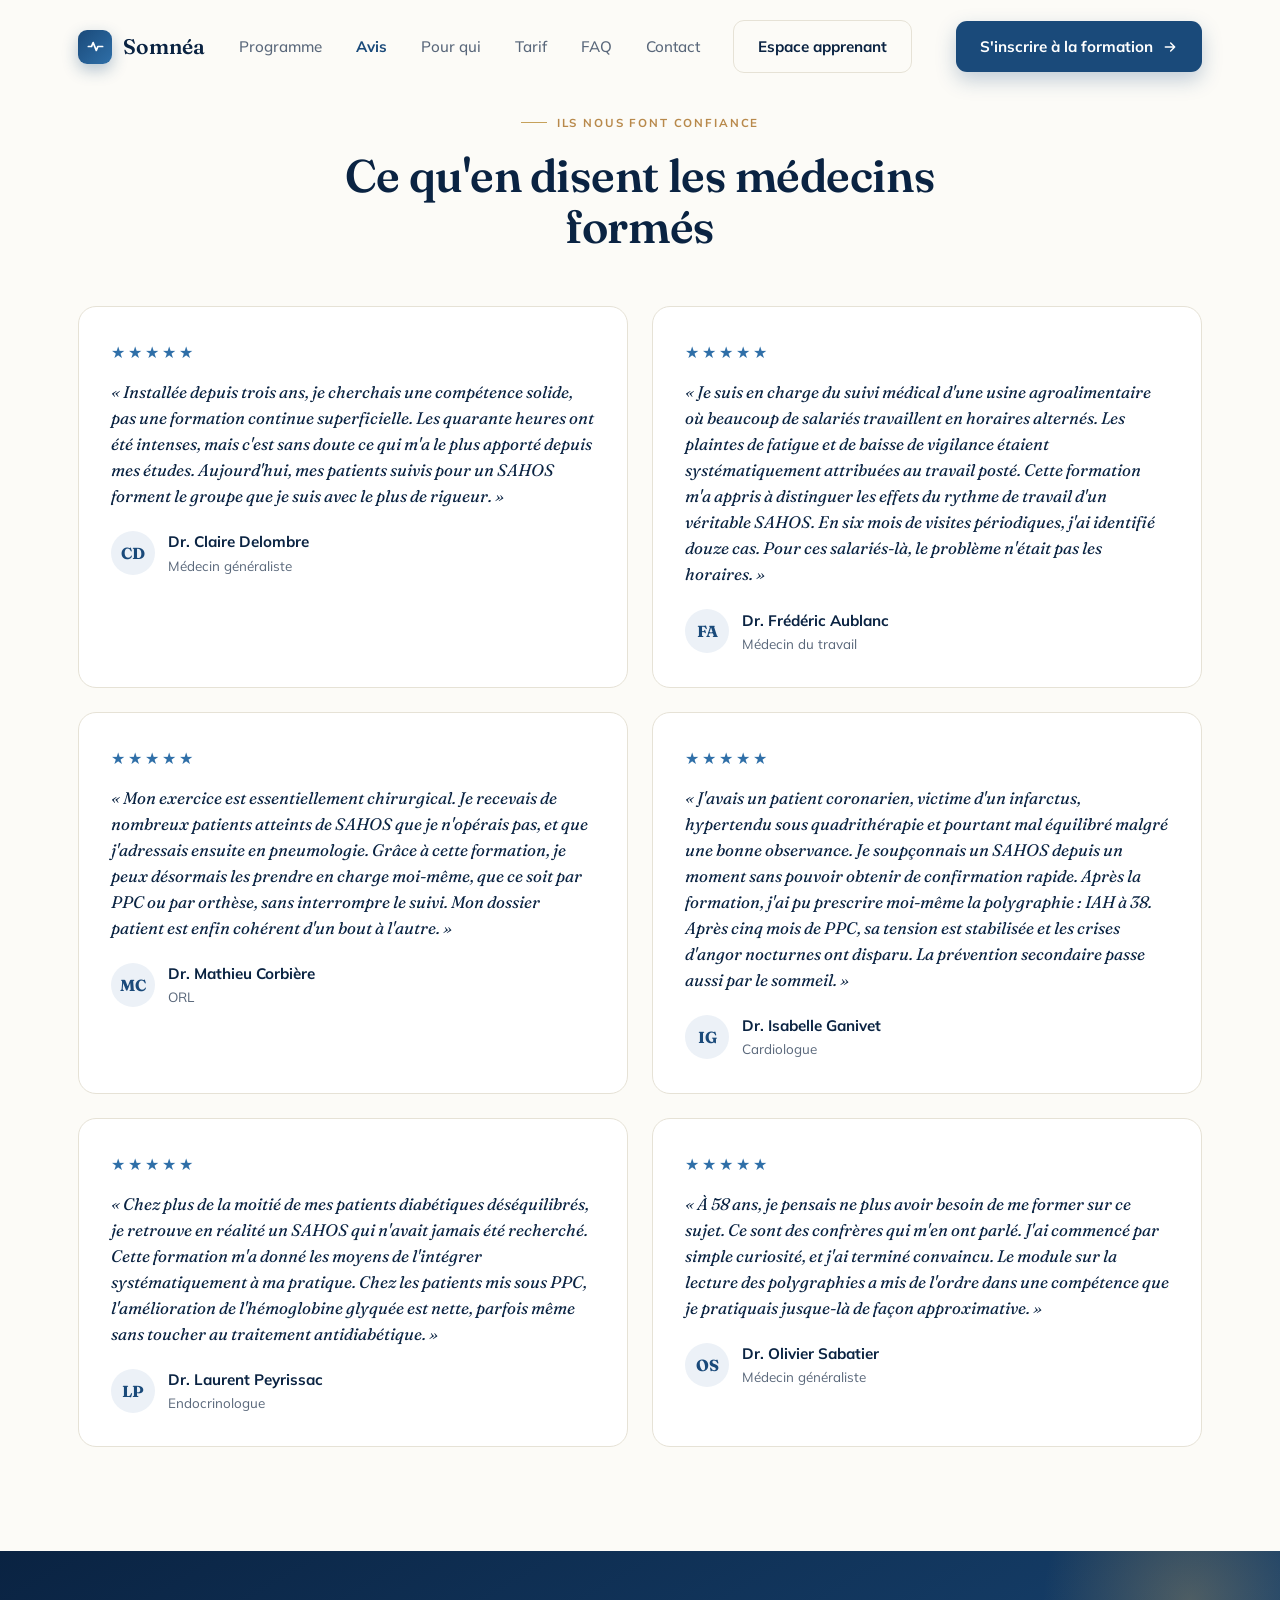
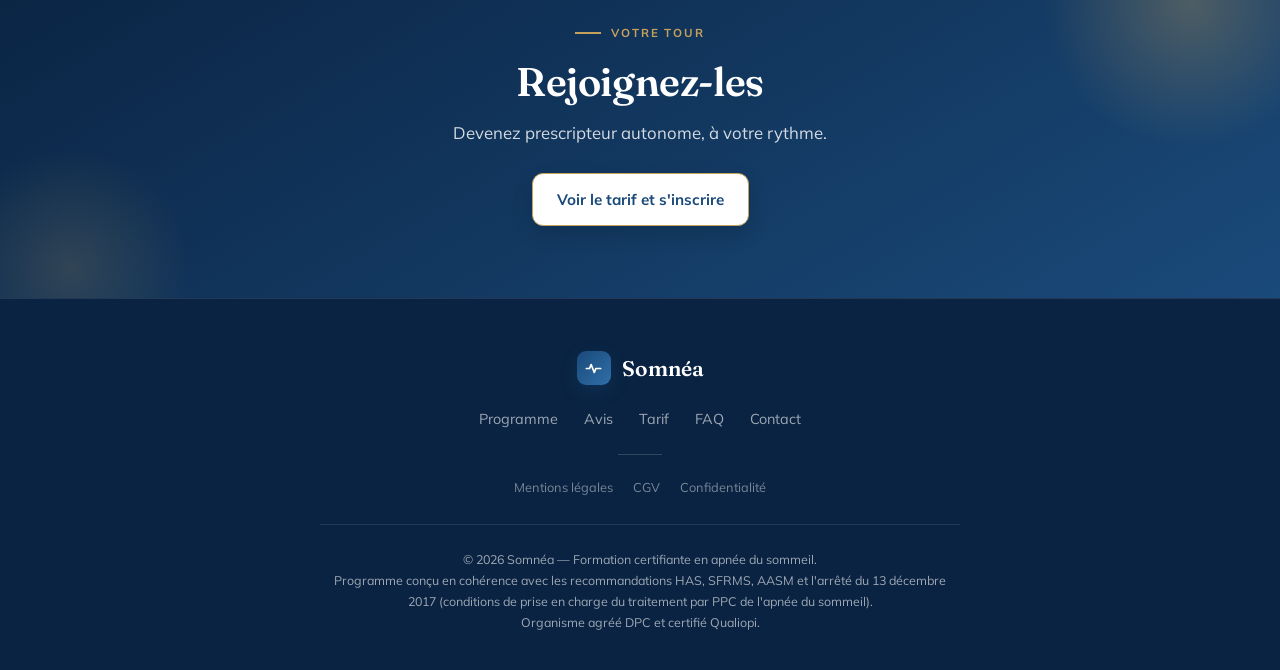
==== avis.html @ 5a9d6d2c "Utilise le sous-domaine espace.formationsahos.fr au lieu de vercel.app" ====
<!DOCTYPE html>
<html lang="fr">
<head>
<meta charset="UTF-8">
<meta name="viewport" content="width=device-width, initial-scale=1.0">
<title>Avis — Formation Apnée du Sommeil | Somnéa</title>
<meta name="description" content="Les retours de médecins formés : généraliste, médecin du travail, ORL, cardiologue, endocrinologue.">
<link rel="icon" href="favicon.svg" type="image/svg+xml">
<link rel="icon" href="favicon.ico" sizes="any">
<link rel="apple-touch-icon" href="apple-touch-icon.png">
<link rel="preconnect" href="https://fonts.googleapis.com">
<link rel="preconnect" href="https://fonts.gstatic.com" crossorigin>
<link href="https://fonts.googleapis.com/css2?family=Fraunces:opsz,wght@9..144,400;9..144,500;9..144,600;9..144,700&family=Mulish:wght@300;400;500;600;700&display=swap" rel="stylesheet">
<link rel="stylesheet" href="site.css?v=4">
<style>
  .avis-grid{display:grid;grid-template-columns:repeat(2,1fr);gap:24px;margin-top:10px}
  .avis-card{background:var(--white);border:1px solid var(--line);border-radius:var(--r);padding:32px}
  .avis-card .stars{color:var(--azure);font-size:1rem;letter-spacing:3px;margin-bottom:14px}
  .avis-card p{font-family:'Fraunces';font-size:1.05rem;font-style:italic;color:var(--navy);line-height:1.55;margin-bottom:20px}
  .avis-card .who{display:flex;align-items:center;gap:13px}
  .avis-card .av{width:44px;height:44px;border-radius:50%;background:var(--mist);color:var(--blue);display:grid;place-items:center;font-weight:700;font-family:'Fraunces'}
  .avis-card .who .n{font-weight:700;font-size:.95rem}
  .avis-card .who .r{font-size:.84rem;color:var(--soft)}
  @media(max-width:800px){.avis-grid{grid-template-columns:1fr}}
</style>
</head>
<body>

<header id="header">
  <div class="wrap nav">
    <a href="index.html" class="logo">
      <span class="mark"><svg viewBox="0 0 24 24" fill="none" stroke="#fff" stroke-width="2.2" stroke-linecap="round" stroke-linejoin="round"><path d="M3 12h4l2-5 4 10 2-5h6"/></svg></span>
      Somnéa
    </a>
    <nav class="nav-links">
      <a href="programme.html">Programme</a>
      <a href="avis.html" class="active">Avis</a>
      <a href="index.html#pourqui">Pour qui</a>
      <a href="tarif.html">Tarif</a>
      <a href="faq.html">FAQ</a>
      <a href="contact.html">Contact</a>
      <a href="https://espace.formationsahos.fr" target="_blank" rel="noopener" class="btn btn-ghost nav-learner-mobile">Espace apprenant</a>
      <a href="https://buy.stripe.com/00w6oGfQMgUlgfi63p4ow00" target="_blank" rel="noopener" class="btn btn-primary nav-cta-mobile">S'inscrire à la formation</a>
    </nav>
    <a href="https://espace.formationsahos.fr" target="_blank" rel="noopener" class="btn btn-ghost nav-learner-desktop">Espace apprenant</a>
    <a href="https://buy.stripe.com/00w6oGfQMgUlgfi63p4ow00" target="_blank" rel="noopener" class="btn btn-primary">
      S'inscrire à la formation
      <svg viewBox="0 0 24 24" fill="none" stroke="currentColor" stroke-width="2.2" stroke-linecap="round" stroke-linejoin="round"><path d="M5 12h14M13 6l6 6-6 6"/></svg>
    </a>
    <button class="nav-toggle" id="navToggle" aria-label="Menu" aria-expanded="false">
      <svg class="ic-menu" viewBox="0 0 24 24" fill="none" stroke="currentColor" stroke-width="2.2" stroke-linecap="round" stroke-linejoin="round"><path d="M3 6h18M3 12h18M3 18h18"/></svg>
      <svg class="ic-close" viewBox="0 0 24 24" fill="none" stroke="currentColor" stroke-width="2.2" stroke-linecap="round" stroke-linejoin="round"><path d="M6 6l12 12M18 6L6 18"/></svg>
    </button>
  </div>
  <div class="nav-overlay" id="navOverlay"></div>
</header>

<section class="block">
  <div class="wrap">
    <div class="sec-head center reveal">
      <span class="eyebrow">Ils nous font confiance</span>
      <h2>Ce qu'en disent les médecins formés</h2>
    </div>
    <div class="avis-grid">
      <div class="avis-card reveal"><div class="stars">★★★★★</div><p>« Installée depuis trois ans, je cherchais une compétence solide, pas une formation continue superficielle. Les quarante heures ont été intenses, mais c'est sans doute ce qui m'a le plus apporté depuis mes études. Aujourd'hui, mes patients suivis pour un SAHOS forment le groupe que je suis avec le plus de rigueur. »</p><div class="who"><span class="av">CD</span><div><div class="n">Dr. Claire Delombre</div><div class="r">Médecin généraliste</div></div></div></div>
      <div class="avis-card reveal" data-d="1"><div class="stars">★★★★★</div><p>« Je suis en charge du suivi médical d'une usine agroalimentaire où beaucoup de salariés travaillent en horaires alternés. Les plaintes de fatigue et de baisse de vigilance étaient systématiquement attribuées au travail posté. Cette formation m'a appris à distinguer les effets du rythme de travail d'un véritable SAHOS. En six mois de visites périodiques, j'ai identifié douze cas. Pour ces salariés-là, le problème n'était pas les horaires. »</p><div class="who"><span class="av">FA</span><div><div class="n">Dr. Frédéric Aublanc</div><div class="r">Médecin du travail</div></div></div></div>
      <div class="avis-card reveal"><div class="stars">★★★★★</div><p>« Mon exercice est essentiellement chirurgical. Je recevais de nombreux patients atteints de SAHOS que je n'opérais pas, et que j'adressais ensuite en pneumologie. Grâce à cette formation, je peux désormais les prendre en charge moi-même, que ce soit par PPC ou par orthèse, sans interrompre le suivi. Mon dossier patient est enfin cohérent d'un bout à l'autre. »</p><div class="who"><span class="av">MC</span><div><div class="n">Dr. Mathieu Corbière</div><div class="r">ORL</div></div></div></div>
      <div class="avis-card reveal" data-d="1"><div class="stars">★★★★★</div><p>« J'avais un patient coronarien, victime d'un infarctus, hypertendu sous quadrithérapie et pourtant mal équilibré malgré une bonne observance. Je soupçonnais un SAHOS depuis un moment sans pouvoir obtenir de confirmation rapide. Après la formation, j'ai pu prescrire moi-même la polygraphie : IAH à 38. Après cinq mois de PPC, sa tension est stabilisée et les crises d'angor nocturnes ont disparu. La prévention secondaire passe aussi par le sommeil. »</p><div class="who"><span class="av">IG</span><div><div class="n">Dr. Isabelle Ganivet</div><div class="r">Cardiologue</div></div></div></div>
      <div class="avis-card reveal"><div class="stars">★★★★★</div><p>« Chez plus de la moitié de mes patients diabétiques déséquilibrés, je retrouve en réalité un SAHOS qui n'avait jamais été recherché. Cette formation m'a donné les moyens de l'intégrer systématiquement à ma pratique. Chez les patients mis sous PPC, l'amélioration de l'hémoglobine glyquée est nette, parfois même sans toucher au traitement antidiabétique. »</p><div class="who"><span class="av">LP</span><div><div class="n">Dr. Laurent Peyrissac</div><div class="r">Endocrinologue</div></div></div></div>
      <div class="avis-card reveal" data-d="1"><div class="stars">★★★★★</div><p>« À 58 ans, je pensais ne plus avoir besoin de me former sur ce sujet. Ce sont des confrères qui m'en ont parlé. J'ai commencé par simple curiosité, et j'ai terminé convaincu. Le module sur la lecture des polygraphies a mis de l'ordre dans une compétence que je pratiquais jusque-là de façon approximative. »</p><div class="who"><span class="av">OS</span><div><div class="n">Dr. Olivier Sabatier</div><div class="r">Médecin généraliste</div></div></div></div>
    </div>
  </div>
</section>

<section class="footer-cta">
  <div class="wrap footer-cta-inner">
    <span class="eyebrow">Votre tour</span>
    <h2>Rejoignez-les</h2>
    <p>Devenez prescripteur autonome, à votre rythme.</p>
    <a href="tarif.html" class="btn btn-white">Voir le tarif et s'inscrire</a>
  </div>
</section>

<footer>
  <div class="wrap">
    <div class="foot-grid">
      <a href="index.html" class="logo">
        <span class="mark"><svg viewBox="0 0 24 24" fill="none" stroke="#fff" stroke-width="2.2" stroke-linecap="round" stroke-linejoin="round"><path d="M3 12h4l2-5 4 10 2-5h6"/></svg></span>
        Somnéa
      </a>
      <div class="foot-links">
        <a href="programme.html">Programme</a>
        <a href="avis.html">Avis</a>
        <a href="tarif.html">Tarif</a>
        <a href="faq.html">FAQ</a>
        <a href="contact.html">Contact</a>
      </div>
      <div class="foot-divider"></div>
      <div class="foot-legal-links">
        <a href="mentions-legales.html">Mentions légales</a>
        <a href="cgv.html">CGV</a>
        <a href="confidentialite.html">Confidentialité</a>
      </div>
    </div>
    <div class="foot-copy">© 2026 Somnéa — Formation certifiante en apnée du sommeil.<br>Programme conçu en cohérence avec les recommandations HAS, SFRMS, AASM et l'arrêté du 13 décembre 2017 (conditions de prise en charge du traitement par PPC de l'apnée du sommeil).<br>Organisme agréé DPC et certifié Qualiopi.</div>
  </div>
</footer>

<script>
  const header=document.getElementById('header');
  window.addEventListener('scroll',()=>header.classList.toggle('scrolled',window.scrollY>30));

  const navToggle=document.getElementById('navToggle');
  const navLinks=document.querySelector('.nav-links');
  const navOverlay=document.getElementById('navOverlay');
  function closeNav(){navToggle.classList.remove('open');navLinks.classList.remove('open');navOverlay.classList.remove('open');document.body.style.overflow='';navToggle.setAttribute('aria-expanded','false');}
  function openNav(){navToggle.classList.add('open');navLinks.classList.add('open');navOverlay.classList.add('open');document.body.style.overflow='hidden';navToggle.setAttribute('aria-expanded','true');}
  navToggle.addEventListener('click',()=>{navToggle.classList.contains('open')?closeNav():openNav();});
  navOverlay.addEventListener('click',closeNav);
  navLinks.querySelectorAll('a').forEach(a=>a.addEventListener('click',closeNav));
  const io=new IntersectionObserver((es)=>es.forEach(e=>{if(e.isIntersecting){e.target.classList.add('in');io.unobserve(e.target)}}),{threshold:.12});
  document.querySelectorAll('.reveal').forEach(el=>io.observe(el));
  window.addEventListener('load',()=>document.querySelectorAll('.reveal').forEach(el=>{
    const r=el.getBoundingClientRect();
    if(r.top<window.innerHeight) el.classList.add('in');
  }));
</script>
</body>
</html>
---- site.css ----
:root{
    --navy:#0A2342;
    --blue:#1A4A7A;
    --azure:#2F6FA8;
    --teal:#C6A15B;
    --gold:#C6A15B;
    --gold-deep:#B8894B;
    --gold-soft:#F2E9D3;
    --mist:#ECF1F7;
    --mist-2:#F5F8FB;
    --paper:#FCFBF7;
    --line:#E6E2D6;
    --soft:#59677A;
    --white:#FFFFFF;
    --shadow:0 1px 2px rgba(10,35,66,.05), 0 14px 34px rgba(10,35,66,.08);
    --shadow-lg:0 2px 4px rgba(10,35,66,.06), 0 30px 66px rgba(10,35,66,.14);
    --r:18px;
    --maxw:1180px;
  }
  *{margin:0;padding:0;box-sizing:border-box}
  html{scroll-behavior:smooth}
  section[id],div[id]{scroll-margin-top:90px}
  body{
    font-family:'Mulish',sans-serif;
    color:var(--navy);
    background:var(--paper);
    line-height:1.65;
    font-weight:400;
    -webkit-font-smoothing:antialiased;
    overflow-x:hidden;
  }
  h1,h2,h3,h4{font-family:'Fraunces',serif;font-weight:600;line-height:1.12;letter-spacing:-.01em;color:var(--navy)}
  a{text-decoration:none;color:inherit}
  .wrap{max-width:var(--maxw);margin:0 auto;padding:0 28px}
  .eyebrow{
    font-family:'Mulish',sans-serif;font-weight:700;
    text-transform:uppercase;letter-spacing:.16em;font-size:.72rem;
    color:var(--gold-deep);display:inline-flex;align-items:center;gap:10px;
  }
  .eyebrow::before{content:"";width:26px;height:1.5px;background:var(--gold)}

  /* ---------- HEADER ---------- */
  header{
    position:fixed;top:0;left:0;right:0;z-index:100;
    transition:all .4s ease;padding:20px 0;
  }
  header.scrolled{
    background:rgba(251,253,254,.82);backdrop-filter:blur(14px);
    padding:13px 0;border-bottom:1px solid var(--line);
  }
  .nav{display:flex;align-items:center;justify-content:space-between}
  .logo{display:flex;align-items:center;gap:11px;font-family:'Fraunces',serif;font-weight:600;font-size:1.32rem;color:var(--navy)}
  .logo .mark{
    width:34px;height:34px;border-radius:9px;
    background:linear-gradient(135deg,var(--blue),var(--azure));
    display:grid;place-items:center;box-shadow:0 6px 16px rgba(26,74,122,.32);
  }
  .logo .mark svg{width:19px;height:19px}
  .nav-links{display:flex;align-items:center;gap:34px}
  .nav-links a{font-size:.95rem;font-weight:500;color:var(--soft);transition:color .2s}
  .nav-links a:hover{color:var(--blue)}
  .nav-links a.active{color:var(--blue);font-weight:700}
  .nav-links .nav-cta-mobile{display:none;color:#fff}
  .nav-links .nav-learner-mobile{display:none}
  header .nav>.nav-learner-desktop{margin-right:10px}
  .nav-toggle{display:none;background:none;border:none;cursor:pointer;padding:6px;color:var(--navy);align-items:center;justify-content:center;flex-shrink:0}
  .nav-toggle svg{width:26px;height:26px}
  .nav-toggle .ic-close{display:none}
  .nav-toggle.open .ic-menu{display:none}
  .nav-toggle.open .ic-close{display:block}
  .nav-overlay{position:fixed;top:0;left:0;right:0;bottom:0;height:100vh;height:100dvh;background:rgba(10,35,66,.45);z-index:98;opacity:0;pointer-events:none;transition:opacity .3s ease}
  .nav-overlay.open{opacity:1;pointer-events:auto}
  .btn{
    display:inline-flex;align-items:center;gap:9px;cursor:pointer;border:none;
    font-family:'Mulish',sans-serif;font-weight:700;font-size:.95rem;
    padding:13px 24px;border-radius:11px;transition:all .25s ease;white-space:nowrap;
  }
  .btn-primary{background:var(--blue);color:#fff;box-shadow:0 8px 20px rgba(26,74,122,.26)}
  .btn-primary:hover{background:var(--navy);transform:translateY(-2px);box-shadow:0 12px 26px rgba(26,74,122,.34)}
  .btn-ghost{background:transparent;color:var(--navy);border:1.5px solid var(--line)}
  .btn-white{background:#fff;color:var(--blue);box-shadow:0 8px 20px rgba(0,0,0,.15)}
  .btn-white:hover{background:var(--gold-soft);transform:translateY(-1px)}

  /* bandeau CTA de bas de page */
  .footer-cta{background:linear-gradient(150deg,var(--navy),var(--blue));padding:72px 0;text-align:center;position:relative;overflow:hidden}
  .footer-cta::before{content:"";position:absolute;width:320px;height:320px;border-radius:50%;background:radial-gradient(circle,rgba(198,161,91,.32),transparent 65%);top:-110px;right:-70px;pointer-events:none}
  .footer-cta::after{content:"";position:absolute;width:260px;height:260px;border-radius:50%;background:radial-gradient(circle,rgba(198,161,91,.18),transparent 65%);bottom:-100px;left:-60px;pointer-events:none}
  .footer-cta-inner{position:relative;display:flex;flex-direction:column;align-items:center;gap:14px}
  .footer-cta .eyebrow{color:var(--gold)}
  .footer-cta .eyebrow::before{background:var(--gold)}
  .footer-cta h2{color:#fff;font-size:clamp(1.9rem,3.2vw,2.5rem);font-family:'Fraunces',serif;font-weight:600;margin-top:4px}
  .footer-cta p{color:rgba(255,255,255,.82);font-size:1.05rem;margin-bottom:6px}
  .footer-cta .btn{margin-top:6px;border:1.5px solid var(--gold)}
  .btn-ghost:hover{border-color:var(--azure);color:var(--blue)}
  .btn svg{width:16px;height:16px}

  /* ---------- HERO ---------- */
  .hero{position:relative;padding:178px 0 96px;overflow:hidden}
  .hero-bg{position:absolute;inset:0;z-index:-1;background:
    radial-gradient(60% 70% at 78% 8%, rgba(26,74,122,.16), transparent 60%),
    radial-gradient(50% 60% at 12% 30%, rgba(198,161,91,.10), transparent 60%),
    linear-gradient(180deg,var(--mist-2),var(--paper) 70%);}
  .breath{position:absolute;top:0;left:0;right:0;width:100%;height:240px;opacity:.5;z-index:-1}
  .breath path{fill:none;stroke:var(--azure);stroke-width:1.4;opacity:.35;
    stroke-dasharray:1400;stroke-dashoffset:1400;animation:draw 3.4s ease forwards .4s}
  @keyframes draw{to{stroke-dashoffset:0}}
  .hero-grid{display:grid;grid-template-columns:1.08fr .92fr;gap:64px;align-items:center}
  .hero h1{font-size:clamp(2.5rem,5vw,4rem);margin:22px 0 24px}
  .hero h1 em{font-style:italic;color:var(--blue)}
  .hero p.lead{font-size:1.18rem;color:var(--soft);max-width:540px;font-weight:400}
  .hero-cta{display:flex;gap:14px;margin-top:36px;flex-wrap:wrap}
  .hero-note{margin-top:24px;display:flex;align-items:center;gap:10px;font-size:.9rem;color:var(--soft)}
  .hero-urgency{display:flex;align-items:flex-start;gap:12px;background:var(--gold-soft);border:1px solid var(--gold);border-radius:12px;padding:14px 18px;margin:26px 0 8px;max-width:560px}
  .hero-urgency svg{width:20px;height:20px;color:var(--gold-deep);flex-shrink:0;margin-top:2px}
  .hero-urgency p{font-size:.95rem;color:var(--navy);line-height:1.5}
  .hero-urgency strong{color:var(--gold-deep)}
  .hero-note svg{width:18px;height:18px;color:var(--teal);flex-shrink:0}
  .hero-chips{display:flex;flex-wrap:wrap;gap:10px;margin-top:26px}
  .hero-chip{display:inline-flex;align-items:center;gap:7px;background:var(--white);border:1px solid var(--line);border-radius:999px;padding:8px 14px;font-size:.83rem;font-weight:600;color:var(--navy);box-shadow:0 1px 3px rgba(10,35,66,.06)}
  .hero-chip svg{width:14px;height:14px;color:var(--gold-deep);flex-shrink:0}

  .hero-card{
    background:var(--white);border:1px solid var(--line);border-radius:24px;
    padding:34px;box-shadow:var(--shadow-lg);position:relative;
  }
  .hero-card .tag{position:absolute;top:-15px;left:34px;background:var(--teal);color:#fff;
    font-size:.74rem;font-weight:700;letter-spacing:.06em;text-transform:uppercase;
    padding:7px 14px;border-radius:8px;box-shadow:0 8px 18px rgba(198,161,91,.3)}
  .hero-card h3{font-size:1.3rem;margin:8px 0 20px}
  .module-row{display:flex;align-items:flex-start;gap:14px;padding:13px 0;border-top:1px solid var(--line)}
  .module-row:first-of-type{border-top:none}
  .module-num{width:30px;height:30px;flex-shrink:0;border-radius:8px;background:var(--mist);
    color:var(--blue);font-weight:700;font-size:.85rem;display:grid;place-items:center}
  .module-row p{font-size:.96rem;color:var(--navy);font-weight:500;line-height:1.4}
  .module-row span{display:block;font-size:.82rem;color:var(--soft);font-weight:400}
  .hp-ico{width:30px;height:30px;flex-shrink:0;border-radius:8px;background:rgba(198,161,91,.14);color:var(--teal);font-weight:700;font-size:.95rem;display:grid;place-items:center;line-height:1}
  .hero-card-link{display:inline-block;margin-top:16px;font-size:.88rem;font-weight:700;color:var(--blue);transition:color .2s}
  .hero-card-link:hover{color:var(--azure)}

  /* emplacement photo réutilisable — dépose un fichier au chemin indiqué et il remplace l'illustration automatiquement */
  .photo-slot{position:relative;border-radius:22px;overflow:hidden;box-shadow:var(--shadow-lg);border:1px solid var(--line);aspect-ratio:4/3;background:linear-gradient(150deg,var(--mist),var(--mist-2))}
  .photo-slot img{width:100%;height:100%;object-fit:cover;display:block}
  .photo-fallback{position:absolute;inset:0;display:flex;align-items:center;justify-content:center}
  .photo-fallback svg{width:56%;max-width:210px;color:var(--gold-deep);opacity:.55}
  .photo-hint{position:absolute;left:14px;bottom:14px;display:flex;align-items:center;gap:7px;background:rgba(10,35,66,.86);color:#fff;font-size:.7rem;font-weight:600;padding:6px 12px;border-radius:8px;letter-spacing:.01em;font-family:'Mulish',sans-serif}
  .photo-hint svg{width:13px;height:13px;flex-shrink:0;opacity:.85}
  .hero-visual{display:flex;flex-direction:column;gap:20px}
  .format-visual{display:flex;flex-direction:column;gap:20px}

  /* mockup plateforme (remplace une capture d'écran réelle) */
  .platform-mockup{background:var(--navy);border-radius:18px;padding:12px 12px 0;box-shadow:var(--shadow-lg)}
  .mockup-chrome{display:flex;align-items:center;gap:6px;padding:2px 6px 12px}
  .mockup-dot{width:8px;height:8px;border-radius:50%;opacity:.7}
  .mockup-url{margin-left:8px;background:rgba(255,255,255,.08);color:rgba(255,255,255,.55);font-size:.68rem;padding:5px 12px;border-radius:6px;font-family:'Mulish',sans-serif;flex:1;max-width:220px;overflow:hidden;white-space:nowrap;text-overflow:ellipsis}
  .mockup-screen{background:var(--paper);border-radius:10px 10px 0 0;overflow:hidden;display:flex;min-height:290px}
  .mockup-sidebar{width:44%;background:var(--mist-2);border-right:1px solid var(--line);padding:16px 12px}
  .mockup-brand{display:flex;align-items:center;gap:7px;font-family:'Fraunces',serif;font-weight:600;font-size:.85rem;color:var(--navy);margin-bottom:16px}
  .mockup-brand .dot{width:18px;height:18px;border-radius:6px;background:linear-gradient(135deg,var(--blue),var(--azure));flex-shrink:0}
  .mockup-mod{display:flex;align-items:center;gap:8px;padding:6px 8px;border-radius:8px;font-size:.66rem;color:var(--soft);margin-bottom:3px;line-height:1.3}
  .mockup-mod.active{background:var(--white);color:var(--navy);font-weight:700;box-shadow:0 1px 4px rgba(10,35,66,.1)}
  .mockup-check{width:15px;height:15px;border-radius:50%;flex-shrink:0;display:grid;place-items:center;font-size:.6rem;font-weight:700}
  .mockup-check.done{background:var(--gold);color:#fff}
  .mockup-check.done svg{width:9px;height:9px}
  .mockup-check.active{background:var(--blue);color:#fff}
  .mockup-check.todo{background:var(--line);color:var(--soft)}
  .mockup-main{flex:1;padding:16px 16px 0}
  .mockup-eyebrow{font-size:.6rem;font-weight:700;text-transform:uppercase;letter-spacing:.06em;color:var(--gold-deep)}
  .mockup-main h4{font-family:'Fraunces',serif;font-size:.86rem;font-weight:600;color:var(--navy);margin:4px 0 12px}
  .mockup-trace{background:#fff;border:1px solid var(--line);border-radius:10px;padding:8px 4px 6px;margin-bottom:12px}
  .mockup-trace svg{display:block;width:100%;height:auto}
  .mockup-progress-track{height:5px;background:var(--line);border-radius:99px;overflow:hidden;margin-bottom:8px}
  .mockup-progress-fill{height:100%;width:68%;background:linear-gradient(90deg,var(--blue),var(--gold))}
  .mockup-progress-row{display:flex;align-items:center;justify-content:space-between;font-size:.68rem;color:var(--soft);padding-bottom:14px}
  .mockup-btn{background:var(--blue);color:#fff;font-weight:700;padding:6px 13px;border-radius:7px;font-size:.66rem}
  @media(max-width:560px){.mockup-sidebar{display:none}.mockup-main{padding:14px}}

  /* ---------- TRUST BAR ---------- */
  .trust{border-top:1px solid var(--line);border-bottom:1px solid var(--line);background:var(--white)}
  .trust .wrap{display:grid;grid-template-columns:repeat(4,1fr);gap:0}
  .trust-item{padding:34px 24px;text-align:center;border-left:1px solid var(--line)}
  .trust-item:first-child{border-left:none}
  .trust-item .num{font-family:'Fraunces',serif;font-size:2.1rem;font-weight:600;color:var(--blue);line-height:1}
  .trust-item .lbl{font-size:.88rem;color:var(--soft);margin-top:8px;font-weight:500}

  /* ---------- SECTIONS ---------- */
  section.block{padding:104px 0}
  /* deux sections .block qui se suivent ne cumulent pas leurs paddings (104+104=208px etait excessif) */
  section.block + section.block{padding-top:0}
  .sec-head{max-width:640px;margin-bottom:54px}
  .sec-head h2{font-size:clamp(2rem,3.6vw,2.85rem);margin:18px 0 16px}
  .sec-head p{font-size:1.1rem;color:var(--soft)}
  .center{margin-left:auto;margin-right:auto;text-align:center}

  /* audience */
  .cards{display:grid;grid-template-columns:repeat(4,1fr);gap:22px}
  .card{background:var(--white);border:1px solid var(--line);border-radius:var(--r);
    padding:30px 26px;transition:all .3s ease}
  .card:hover{transform:translateY(-6px);box-shadow:var(--shadow);border-color:#cadcec}
  .card .ico{width:52px;height:52px;border-radius:13px;background:var(--mist);
    display:grid;place-items:center;margin-bottom:18px;color:var(--blue)}
  .card .ico svg{width:26px;height:26px}
  .card h3{font-size:1.18rem;margin-bottom:8px}
  .card p{font-size:.94rem;color:var(--soft)}
  .card-tag{display:inline-block;font-size:.64rem;font-weight:700;text-transform:uppercase;letter-spacing:.07em;color:var(--blue);background:var(--mist);padding:4px 10px;border-radius:999px;margin-bottom:10px}
  .card.primary{border-color:var(--azure);box-shadow:0 10px 28px rgba(26,74,122,.14)}
  .card.primary .card-tag{background:var(--blue);color:#fff}

  /* pour qui — detail par specialite */
  .specialty-row{margin-top:56px;border-top:1px solid var(--line);padding-top:44px}
  .specialty-row h3{text-align:center;font-size:1.3rem;margin-bottom:28px}
  .specialty-grid{display:grid;grid-template-columns:repeat(5,1fr);gap:16px}
  .specialty-item{text-align:center;padding:20px 14px}
  .specialty-item .sp-ico{width:44px;height:44px;margin:0 auto 12px;border-radius:12px;background:var(--mist);color:var(--blue);display:grid;place-items:center}
  .specialty-item .sp-ico svg{width:20px;height:20px}
  .specialty-item h4{font-size:.92rem;font-weight:700;margin-bottom:6px;color:var(--navy)}
  .specialty-item p{font-size:.82rem;color:var(--soft);line-height:1.4}
  @media(max-width:900px){.specialty-grid{grid-template-columns:repeat(2,1fr)}}

  /* programme */
  .prog{background:linear-gradient(180deg,var(--mist-2),var(--paper))}
  .timeline{max-width:760px;margin:0 auto}
  .tl-item{position:relative;display:flex;gap:24px;padding-bottom:30px}
  .tl-item:last-child{padding-bottom:0}
  .tl-item:not(:last-child)::before{content:"";position:absolute;left:23px;top:52px;bottom:0;width:2px;background:var(--line)}
  .tl-marker{flex-shrink:0}
  .tl-marker span{width:48px;height:48px;border-radius:14px;background:linear-gradient(135deg,var(--blue),var(--azure));color:#fff;font-family:'Fraunces',serif;font-weight:600;font-size:1.15rem;display:grid;place-items:center;box-shadow:0 8px 18px rgba(26,74,122,.3)}
  .tl-content{flex:1;background:var(--white);border:1px solid var(--line);border-radius:14px;padding:20px 24px;transition:box-shadow .25s,transform .25s}
  .tl-content:hover{box-shadow:var(--shadow);transform:translateY(-2px)}
  .tl-content h3{font-size:1.16rem;margin-bottom:6px}
  .tl-content p{font-size:.95rem;color:var(--soft);line-height:1.6}
  @media(max-width:560px){.tl-item{gap:16px}.tl-content{padding:16px 18px}.tl-item:not(:last-child)::before{left:20px;top:46px}.tl-marker span{width:42px;height:42px;font-size:1.05rem}}

  /* benefits split */
  .split{display:grid;grid-template-columns:1fr 1fr;gap:64px;align-items:center}
  .bene-list{list-style:none;margin-top:30px}
  .bene-list li{display:flex;gap:16px;padding:18px 0;border-top:1px solid var(--line)}
  .bene-list li:first-child{border-top:none}
  .bene-check{width:30px;height:30px;flex-shrink:0;border-radius:50%;background:rgba(198,161,91,.12);
    display:grid;place-items:center;color:var(--teal)}
  .bene-check svg{width:16px;height:16px}
  .bene-list h4{font-size:1.05rem;margin-bottom:3px;font-family:'Mulish';font-weight:700}
  .bene-list p{font-size:.92rem;color:var(--soft)}
  .visual-panel{background:linear-gradient(150deg,var(--navy),var(--blue));border-radius:26px;
    padding:48px 42px;color:#fff;position:relative;overflow:hidden;box-shadow:var(--shadow-lg)}
  .visual-panel::after{content:"";position:absolute;width:300px;height:300px;border-radius:50%;
    background:radial-gradient(circle,rgba(26,74,122,.5),transparent 65%);top:-90px;right:-90px}
  .visual-panel .eyebrow{color:#DFC48A}
  .visual-panel .eyebrow::before{background:#DFC48A}
  .visual-panel h3{color:#fff;font-size:1.7rem;margin:16px 0 14px;position:relative}
  .visual-panel p{color:rgba(255,255,255,.82);font-size:1rem;position:relative}
  .vstat{display:flex;gap:22px;margin-top:30px;position:relative}
  .vstat>div{flex:1;min-width:0}
  .vstat div .n{font-family:'Fraunces';font-size:1.7rem;font-weight:600;color:#fff;white-space:nowrap}
  .vstat div .l{font-size:.8rem;color:rgba(255,255,255,.7);line-height:1.35}
  .vstat-source{font-size:.72rem;color:rgba(255,255,255,.55);margin-top:18px;position:relative}
  .vstat-source a{color:rgba(255,255,255,.75)}

  /* pricing */
  .pricing{background:var(--white);border-top:1px solid var(--line)}
  .price-card{max-width:560px;margin:0 auto;background:var(--white);border:1px solid var(--line);
    border-radius:24px;box-shadow:var(--shadow-lg);overflow:hidden}
  .price-top{background:linear-gradient(150deg,var(--mist),var(--mist-2));padding:38px 44px;border-bottom:1px solid var(--line)}
  .price-top .eyebrow{margin-bottom:10px}
  .price-top h3{font-size:1.5rem}
  .price-amount{display:flex;align-items:baseline;gap:8px;margin-top:16px}
  .price-amount .a{font-family:'Fraunces';font-size:3rem;font-weight:600;color:var(--navy);line-height:1;white-space:nowrap}
  .price-amount .p{color:var(--soft);font-size:.95rem}
  .price-split{display:inline-flex;align-items:center;gap:7px;margin-top:14px;background:var(--white);border:1px solid var(--line);border-radius:999px;padding:6px 14px;font-size:.82rem;font-weight:600;color:var(--navy)}
  .price-split svg{width:15px;height:15px;color:var(--gold-deep);flex-shrink:0}
  .price-body{padding:36px 44px}
  .price-body ul{list-style:none;margin-bottom:28px}
  .price-body li{display:flex;gap:12px;padding:10px 0;font-size:.97rem;align-items:center}
  .price-body li svg{width:18px;height:18px;color:var(--teal);flex-shrink:0}
  .price-card .btn-primary{width:100%;justify-content:center;font-size:1.05rem;padding:16px}
  .price-foot{text-align:center;font-size:.85rem;color:var(--soft);margin-top:14px}

  /* déductibilité BNC */
  .deduct{background:linear-gradient(180deg,var(--paper),var(--mist-2))}
  .deduct .sec-head h2 em{font-style:italic;color:var(--blue)}
  .deduct-grid{display:grid;grid-template-columns:1.1fr .9fr;gap:40px;align-items:start}
  .deduct-table-card{background:var(--white);border:1px solid var(--line);border-radius:var(--r);box-shadow:var(--shadow);overflow:hidden}
  .deduct-table-head{display:grid;grid-template-columns:1.5fr 1fr 1fr;gap:12px;padding:18px 26px;background:var(--navy);color:#fff;font-size:.74rem;font-weight:700;text-transform:uppercase;letter-spacing:.04em}
  .deduct-table-head span:not(:first-child){text-align:right}
  .deduct-row{display:grid;grid-template-columns:1.5fr 1fr 1fr;gap:12px;padding:20px 26px;border-top:1px solid var(--line);align-items:center}
  .deduct-row .tmi{font-family:'Fraunces',serif;font-weight:600;font-size:1.15rem;color:var(--navy)}
  .deduct-row .save{text-align:right;color:var(--teal);font-weight:700;font-size:1rem}
  .deduct-row .net{text-align:right;font-family:'Fraunces',serif;font-weight:600;font-size:1.5rem;color:var(--blue)}
  .deduct-row.highlight{background:var(--mist-2);position:relative;padding-top:30px}
  .deduct-row.highlight::before{content:"Cas fréquent";position:absolute;left:26px;top:7px;font-family:'Mulish',sans-serif;font-size:.62rem;font-weight:700;letter-spacing:.06em;text-transform:uppercase;color:var(--azure)}
  .deduct-foot{padding:16px 26px;font-size:.8rem;color:var(--soft);background:var(--mist-2);border-top:1px solid var(--line);line-height:1.5}
  .deduct-side h3{font-size:1.4rem;margin-bottom:18px}
  .deduct-steps{list-style:none;display:flex;flex-direction:column;gap:16px}
  .deduct-steps li{display:flex;gap:14px;align-items:flex-start}
  .ds-num{flex-shrink:0;width:30px;height:30px;border-radius:9px;background:linear-gradient(135deg,var(--blue),var(--azure));color:#fff;font-weight:700;font-size:.9rem;display:grid;place-items:center}
  .deduct-steps h4{font-family:'Mulish',sans-serif;font-weight:700;font-size:1rem;margin-bottom:2px;color:var(--navy)}
  .deduct-steps p{font-size:.92rem;color:var(--soft)}
  .deduct-note{margin-top:22px;display:flex;align-items:flex-start;gap:10px;background:rgba(198,161,91,.1);border:1px solid rgba(198,161,91,.3);border-radius:12px;padding:14px 16px;font-size:.9rem;color:var(--navy);line-height:1.55}
  .deduct-note svg{width:19px;height:19px;flex-shrink:0;margin-top:1px;color:var(--gold-deep)}

  /* deux profils de financement */
  .finance-paths{display:grid;grid-template-columns:1fr 1fr;gap:20px;max-width:900px;margin:0 auto 44px}
  .finance-path{background:var(--white);border:1px solid var(--line);border-radius:var(--r);padding:26px 28px}
  .finance-path.accent{border-color:var(--azure);box-shadow:0 10px 28px rgba(26,74,122,.1)}
  .fp-tag{display:inline-block;font-size:.7rem;font-weight:700;text-transform:uppercase;letter-spacing:.06em;color:var(--blue);background:var(--mist);padding:4px 11px;border-radius:999px;margin-bottom:12px}
  .finance-path h3{font-size:1.15rem;margin-bottom:8px}
  .finance-path p{font-size:.92rem;color:var(--soft);line-height:1.55}
  .finance-path a{color:var(--blue);font-weight:700}
  @media(max-width:700px){.finance-paths{grid-template-columns:1fr}}

  /* cadre réglementaire */
  .reglem{padding:16px 0}
  .reglem-card{display:flex;gap:24px;align-items:flex-start;background:linear-gradient(150deg,var(--navy),var(--blue));color:#fff;border-radius:22px;padding:36px 40px;box-shadow:var(--shadow-lg);position:relative;overflow:hidden}
  .reglem-card::after{content:"";position:absolute;width:280px;height:280px;border-radius:50%;background:radial-gradient(circle,rgba(26,74,122,.45),transparent 65%);top:-100px;right:-80px}
  .reglem-ico{width:56px;height:56px;flex-shrink:0;position:relative;border-radius:14px;background:rgba(198,161,91,.16);color:var(--gold);display:grid;place-items:center}
  .reglem-ico svg{width:28px;height:28px}
  .reglem-body{position:relative}
  .reglem-body .eyebrow{color:#DFC48A}
  .reglem-body .eyebrow::before{background:#DFC48A}
  .reglem-body h3{color:#fff;font-size:1.5rem;margin:10px 0 12px}
  .reglem-body p{color:rgba(255,255,255,.85);font-size:1rem;line-height:1.7}
  .reglem-body a{color:#fff;text-decoration:underline;text-underline-offset:3px;font-weight:600}
  .reglem-body a:hover{color:#DFC48A}
  @media(max-width:920px){.reglem-card{flex-direction:column;gap:14px;padding:28px 22px}}

  /* rentabilité */
  .renta{background:linear-gradient(180deg,var(--mist-2),var(--paper))}
  .renta .sec-head h2 em{font-style:italic;color:var(--blue)}
  .renta-card{max-width:680px;margin:0 auto;background:var(--white);border:1px solid var(--line);border-radius:var(--r);box-shadow:var(--shadow-lg);overflow:hidden}
  .renta-table{width:100%;border-collapse:collapse}
  .renta-table td{padding:16px 26px;border-top:1px solid var(--line);font-size:1rem;color:var(--navy);vertical-align:middle}
  .renta-table tr:first-child td{border-top:none}
  .renta-table td span{display:block;font-size:.8rem;color:var(--soft);font-weight:400;margin-top:3px;line-height:1.4}
  .renta-table .rt-val{text-align:right;font-weight:700;white-space:nowrap}
  .renta-table .rt-sub{background:var(--mist-2)}
  .renta-table .rt-sub td{font-weight:700}
  .renta-table .rt-result td{background:var(--navy);color:#fff;font-family:'Fraunces',serif;font-size:1.18rem}
  .renta-table .rt-result .rt-val{font-size:1.5rem}
  .renta-table .rt-bonus td{background:rgba(198,161,91,.1);font-weight:700}
  .renta-table .rt-bonus .rt-val,.renta-table .rt-bonus td{color:var(--teal)}
  .renta-foot{padding:18px 26px;font-size:.82rem;color:var(--soft);line-height:1.55;border-top:1px solid var(--line);background:var(--mist-2)}
  @media(max-width:920px){.renta-table td{padding:14px 16px}.renta-foot{padding:14px 16px}}

  /* démarches DPC */
  .dpc{background:var(--mist-2)}
  .steps-flow{max-width:680px;margin:0 auto}
  .sf-item{position:relative;display:flex;gap:22px;padding-bottom:24px}
  .sf-item:last-child{padding-bottom:0}
  .sf-item:not(:last-child)::before{content:"";position:absolute;left:21px;top:48px;bottom:0;width:2px;background:var(--line)}
  .sf-num{flex-shrink:0;width:44px;height:44px;border-radius:50%;background:linear-gradient(135deg,var(--blue),var(--azure));color:#fff;font-family:'Fraunces',serif;font-weight:600;font-size:1.2rem;display:grid;place-items:center;position:relative;z-index:1;box-shadow:0 6px 16px rgba(26,74,122,.28)}
  .sf-body{flex:1;padding-top:7px}
  .sf-body h4{font-family:'Mulish',sans-serif;font-size:1.05rem;font-weight:700;color:var(--navy);margin-bottom:3px}
  .sf-body p{font-size:.95rem;color:var(--soft);line-height:1.55}
  @media(max-width:560px){.sf-item{gap:16px}.sf-num{width:38px;height:38px;font-size:1.05rem}.sf-item:not(:last-child)::before{left:18px;top:42px}}

  /* pourquoi Somnéa */
  .why{background:var(--white)}
  .why-grid{display:grid;grid-template-columns:repeat(auto-fit,minmax(250px,1fr));gap:20px}
  .why-card{background:var(--paper);border:1px solid var(--line);border-radius:var(--r);padding:28px 26px;transition:box-shadow .25s,transform .25s}
  .why-card:hover{box-shadow:var(--shadow);transform:translateY(-4px)}
  .why-card.accent{border-color:var(--azure);box-shadow:0 10px 28px rgba(26,74,122,.14)}
  .why-ico{width:50px;height:50px;border-radius:13px;background:var(--mist);display:grid;place-items:center;margin-bottom:16px;color:var(--gold-deep)}
  .why-ico svg{width:24px;height:24px}
  .why-card.accent .why-ico{background:var(--navy);color:var(--gold)}
  .why-card h3{font-size:1.1rem;margin-bottom:7px}
  .why-card p{font-size:.94rem;color:var(--soft);line-height:1.55}
  .why-card .big{font-family:'Fraunces',serif;color:var(--blue);font-weight:600}

  .price-guarantee{margin-top:14px;display:flex;align-items:center;justify-content:center;gap:8px;background:var(--gold-soft);border:1px solid var(--gold);color:var(--gold-deep);border-radius:10px;padding:11px 14px;font-size:.92rem;font-weight:700}
  .price-guarantee svg{width:17px;height:17px;flex-shrink:0}

  /* garanties */
  .guarantees{background:var(--navy)}
  .guarantees .sec-head h2{color:#fff}
  .guarantees .sec-head p{color:rgba(255,255,255,.8)}
  .guarantees .eyebrow{color:var(--gold)}
  .guarantees .eyebrow::before{background:var(--gold)}
  .guar-grid{display:grid;grid-template-columns:repeat(auto-fit,minmax(230px,1fr));gap:20px}
  .guar-card{background:rgba(255,255,255,.05);border:1px solid rgba(255,255,255,.12);border-radius:var(--r);padding:26px 24px;text-align:center;transition:transform .25s,border-color .25s}
  .guar-card:hover{transform:translateY(-4px);border-color:var(--gold)}
  .guar-ico{width:52px;height:52px;margin:0 auto 14px;border-radius:14px;background:rgba(198,161,91,.14);display:grid;place-items:center;color:var(--gold)}
  .guar-ico svg{width:24px;height:24px}
  .guar-card h3{color:#fff;font-size:1.1rem;margin-bottom:7px}
  .guar-card p{color:rgba(255,255,255,.72);font-size:.9rem;line-height:1.55}
  @media(max-width:920px){.deduct-grid{grid-template-columns:1fr}.deduct-table-head,.deduct-row{padding-left:16px;padding-right:16px;gap:8px}.deduct-row.highlight::before{left:16px}.deduct-foot{padding-left:16px;padding-right:16px}.deduct-row .net{font-size:1.25rem}.deduct-table-head{font-size:.66rem}}

  /* testimonials */
  /* bande de temoignages defilante */
  .marquee-wrap{position:relative;overflow:hidden;padding:8px 0}
  .marquee-wrap::before,.marquee-wrap::after{content:"";position:absolute;top:0;bottom:0;width:90px;z-index:2;pointer-events:none}
  .marquee-wrap::before{left:0;background:linear-gradient(90deg,var(--paper),rgba(252,251,247,0))}
  .marquee-wrap::after{right:0;background:linear-gradient(270deg,var(--paper),rgba(252,251,247,0))}
  .marquee-track{display:flex;gap:22px;width:max-content;animation:marquee-scroll 80s linear infinite}
  .marquee-track:hover{animation-play-state:paused}
  @keyframes marquee-scroll{from{transform:translateX(0)}to{transform:translateX(-50%)}}
  .mq-card{flex-shrink:0;width:380px;background:var(--white);border:1px solid var(--line);border-radius:var(--r);padding:28px;display:flex;flex-direction:column}
  .mq-card .stars{color:var(--azure);font-size:.95rem;letter-spacing:3px;margin-bottom:12px}
  .mq-card p{font-family:'Fraunces';font-size:.98rem;font-style:italic;color:var(--navy);line-height:1.55;margin-bottom:18px;flex:1}
  .mq-card .who{display:flex;align-items:center;gap:12px}
  .mq-card .av{width:40px;height:40px;border-radius:50%;background:var(--mist);color:var(--blue);
    display:grid;place-items:center;font-weight:700;font-family:'Fraunces';flex-shrink:0;font-size:.85rem}
  .mq-card .who .n{font-weight:700;font-size:.9rem}
  .mq-card .who .r{font-size:.78rem;color:var(--soft)}
  @media(max-width:700px){.mq-card{width:300px}}

  /* faq */
  .faq{background:linear-gradient(180deg,var(--paper),var(--mist-2))}
  .faq-list{max-width:780px;margin:0 auto}
  .faq-item{background:var(--white);border:1px solid var(--line);border-radius:14px;margin-bottom:14px;overflow:hidden}
  .faq-q{padding:22px 26px;display:flex;justify-content:space-between;align-items:center;cursor:pointer;font-weight:700;font-size:1.05rem}
  .faq-q span.ic{color:var(--blue);font-size:1.5rem;transition:transform .3s;font-family:'Mulish';font-weight:300}
  .faq-a{max-height:0;overflow:hidden;transition:max-height .35s ease;color:var(--soft)}
  .faq-a p{padding:0 26px 22px;font-size:.97rem}
  .faq-item.open .faq-a{max-height:360px}
  .faq-item.open .ic{transform:rotate(45deg)}

  /* contact */
  .contact{background:var(--navy);color:#fff}
  .contact .split{align-items:start}
  .contact h2{color:#fff;font-size:clamp(2rem,3.5vw,2.7rem)}
  .contact .eyebrow{color:#DFC48A}.contact .eyebrow::before{background:#DFC48A}
  .contact .lead{color:rgba(255,255,255,.8);font-size:1.08rem;margin-top:16px;max-width:420px}
  .contact-info{margin-top:30px}
  .contact-info li{list-style:none;display:flex;gap:13px;align-items:center;padding:9px 0;color:rgba(255,255,255,.85)}
  .contact-info svg{width:19px;height:19px;color:#DFC48A}
  .form{background:var(--white);border-radius:22px;padding:38px;box-shadow:var(--shadow-lg)}
  .form-row{display:grid;grid-template-columns:1fr 1fr;gap:16px}
  .field{margin-bottom:17px}
  .field label{display:block;font-size:.85rem;font-weight:700;color:var(--navy);margin-bottom:7px}
  .field input,.field select,.field textarea{width:100%;padding:13px 15px;border:1.5px solid var(--line);
    border-radius:10px;font-family:'Mulish';font-size:.97rem;color:var(--navy);background:var(--mist-2);transition:all .2s}
  .field input:focus,.field select:focus,.field textarea:focus{outline:none;border-color:var(--azure);background:#fff;box-shadow:0 0 0 4px rgba(26,74,122,.12)}
  .field textarea{resize:vertical;min-height:96px}
  .form-callback{display:flex;align-items:flex-start;gap:12px;background:var(--gold-soft);border:1px solid var(--gold);border-radius:12px;padding:14px 16px;margin-bottom:20px}
  .form-callback svg{width:20px;height:20px;color:var(--gold-deep);flex-shrink:0;margin-top:1px}
  .form-callback p{font-size:.88rem;color:var(--navy);line-height:1.5}
  .form-callback strong{color:var(--gold-deep)}
  .form .btn-primary{width:100%;justify-content:center;padding:15px}
  .form-success{display:none;background:rgba(198,161,91,.1);border:1px solid var(--teal);
    color:var(--teal);padding:14px;border-radius:10px;font-size:.93rem;font-weight:600;text-align:center;margin-top:14px}

  /* footer */
  footer{background:var(--navy);color:rgba(255,255,255,.6);border-top:1px solid rgba(255,255,255,.1);padding:52px 0 36px;text-align:center}
  .foot-grid{display:flex;flex-direction:column;align-items:center;gap:22px}
  .foot-grid .logo{color:#fff;justify-content:center}
  footer a{color:rgba(255,255,255,.6);font-size:.9rem;transition:color .2s}
  footer a:hover{color:#fff}
  .foot-links{display:flex;justify-content:center;gap:26px;flex-wrap:wrap;row-gap:10px;width:100%}
  .foot-divider{width:44px;height:1px;background:rgba(255,255,255,.16)}
  .foot-legal-links{display:flex;justify-content:center;gap:20px;flex-wrap:wrap;row-gap:8px;width:100%;font-size:.8rem}
  .foot-legal-links a{font-size:.8rem;opacity:.75}
  .foot-copy{font-size:.78rem;line-height:1.7;margin-top:26px;padding-top:24px;border-top:1px solid rgba(255,255,255,.1);text-align:center;max-width:640px;margin-left:auto;margin-right:auto}

  /* reveal */
  .reveal{opacity:0;transform:translateY(28px);transition:opacity .7s ease,transform .7s ease}
  .reveal.in{opacity:1;transform:none}
  [data-d="1"]{transition-delay:.08s}[data-d="2"]{transition-delay:.16s}
  [data-d="3"]{transition-delay:.24s}[data-d="4"]{transition-delay:.32s}

  /* note toast */
  .toast{position:fixed;bottom:26px;left:50%;transform:translateX(-50%) translateY(120px);
    background:var(--navy);color:#fff;padding:14px 22px;border-radius:12px;font-size:.92rem;
    font-weight:500;box-shadow:var(--shadow-lg);z-index:200;transition:transform .4s ease;max-width:90%}
  .toast.show{transform:translateX(-50%) translateY(0)}

  @media(max-width:920px){
    .hero-grid,.split,.cards,.prog-grid,.quotes,.form-row,.trust .wrap{grid-template-columns:1fr}
    .hero{padding:140px 0 70px}
    .trust-item{border-left:none;border-top:1px solid var(--line)}
    .trust-item:first-child{border-top:none}
    section.block{padding:74px 0}
    .visual-panel{margin-top:20px}

    .nav-toggle{display:flex}
    header .nav>.btn-primary,header .nav>.nav-learner-desktop{display:none}
    .nav-links{
      display:flex;flex-direction:column;align-items:stretch;gap:0;
      position:fixed;top:0;right:0;bottom:0;width:min(320px,84vw);
      height:100vh;height:100dvh;
      background:#fff;padding:100px 30px 30px;overflow-y:auto;
      -webkit-overflow-scrolling:touch;overscroll-behavior:contain;
      box-shadow:-10px 0 40px rgba(10,35,66,.18);
      transform:translateX(100%);transition:transform .35s ease;z-index:99;
    }
    .nav-links.open{transform:translateX(0)}
    .nav-links a{font-size:1.05rem;padding:16px 0;border-bottom:1px solid var(--line);width:100%}
    .nav-links .nav-cta-mobile{display:inline-flex;justify-content:center;width:100%;margin-top:22px}
    .nav-links .nav-learner-mobile{display:inline-flex;justify-content:center;width:100%;margin-top:10px}
  }

  @media(max-width:560px){
    .visual-panel{padding:34px 26px}
    .price-top,.price-body{padding:30px 24px}
    .form{padding:26px 22px}
    .hero-card{padding:24px}
    .vstat{flex-direction:column;gap:18px}
    .vstat div .n{white-space:normal}
    .price-amount{flex-direction:column;align-items:flex-start;gap:6px}
  }
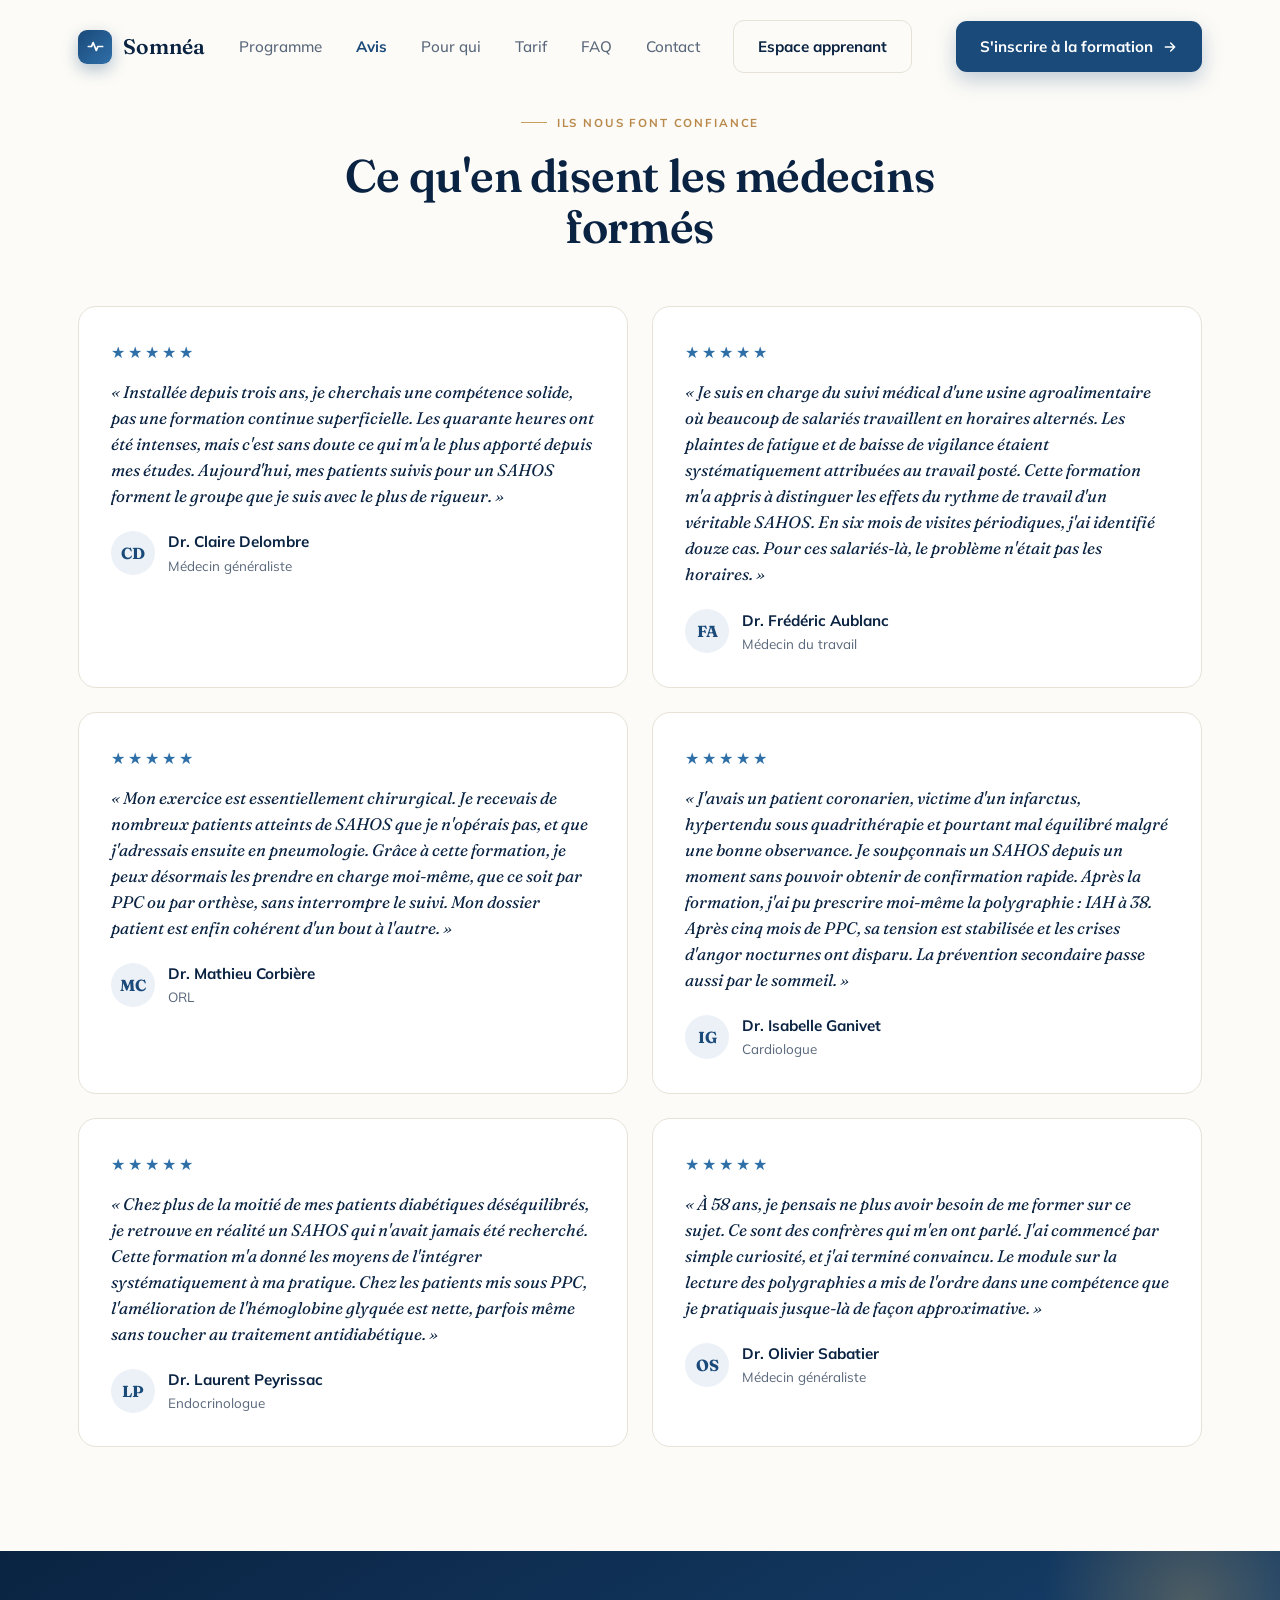
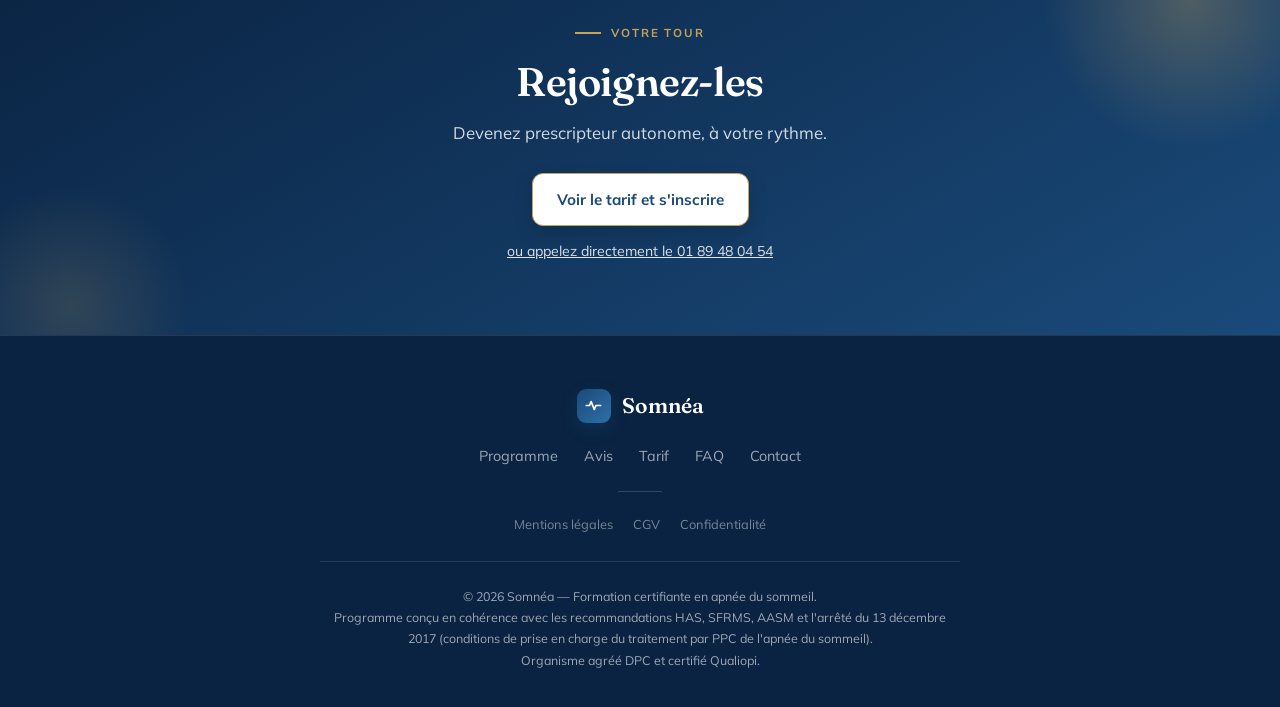
==== commit 38191f63: "Ajoute le numero de telephone sur Programme, Avis, FAQ, Tarif et Contact" ====
--- a/avis.html
+++ b/avis.html
@@ -78,6 +78,7 @@
     <h2>Rejoignez-les</h2>
     <p>Devenez prescripteur autonome, à votre rythme.</p>
     <a href="tarif.html" class="btn btn-white">Voir le tarif et s'inscrire</a>
+    <a href="tel:+33189480454" style="color:rgba(255,255,255,.85);font-size:.88rem;text-decoration:underline">ou appelez directement le 01 89 48 04 54</a>
   </div>
 </section>
 
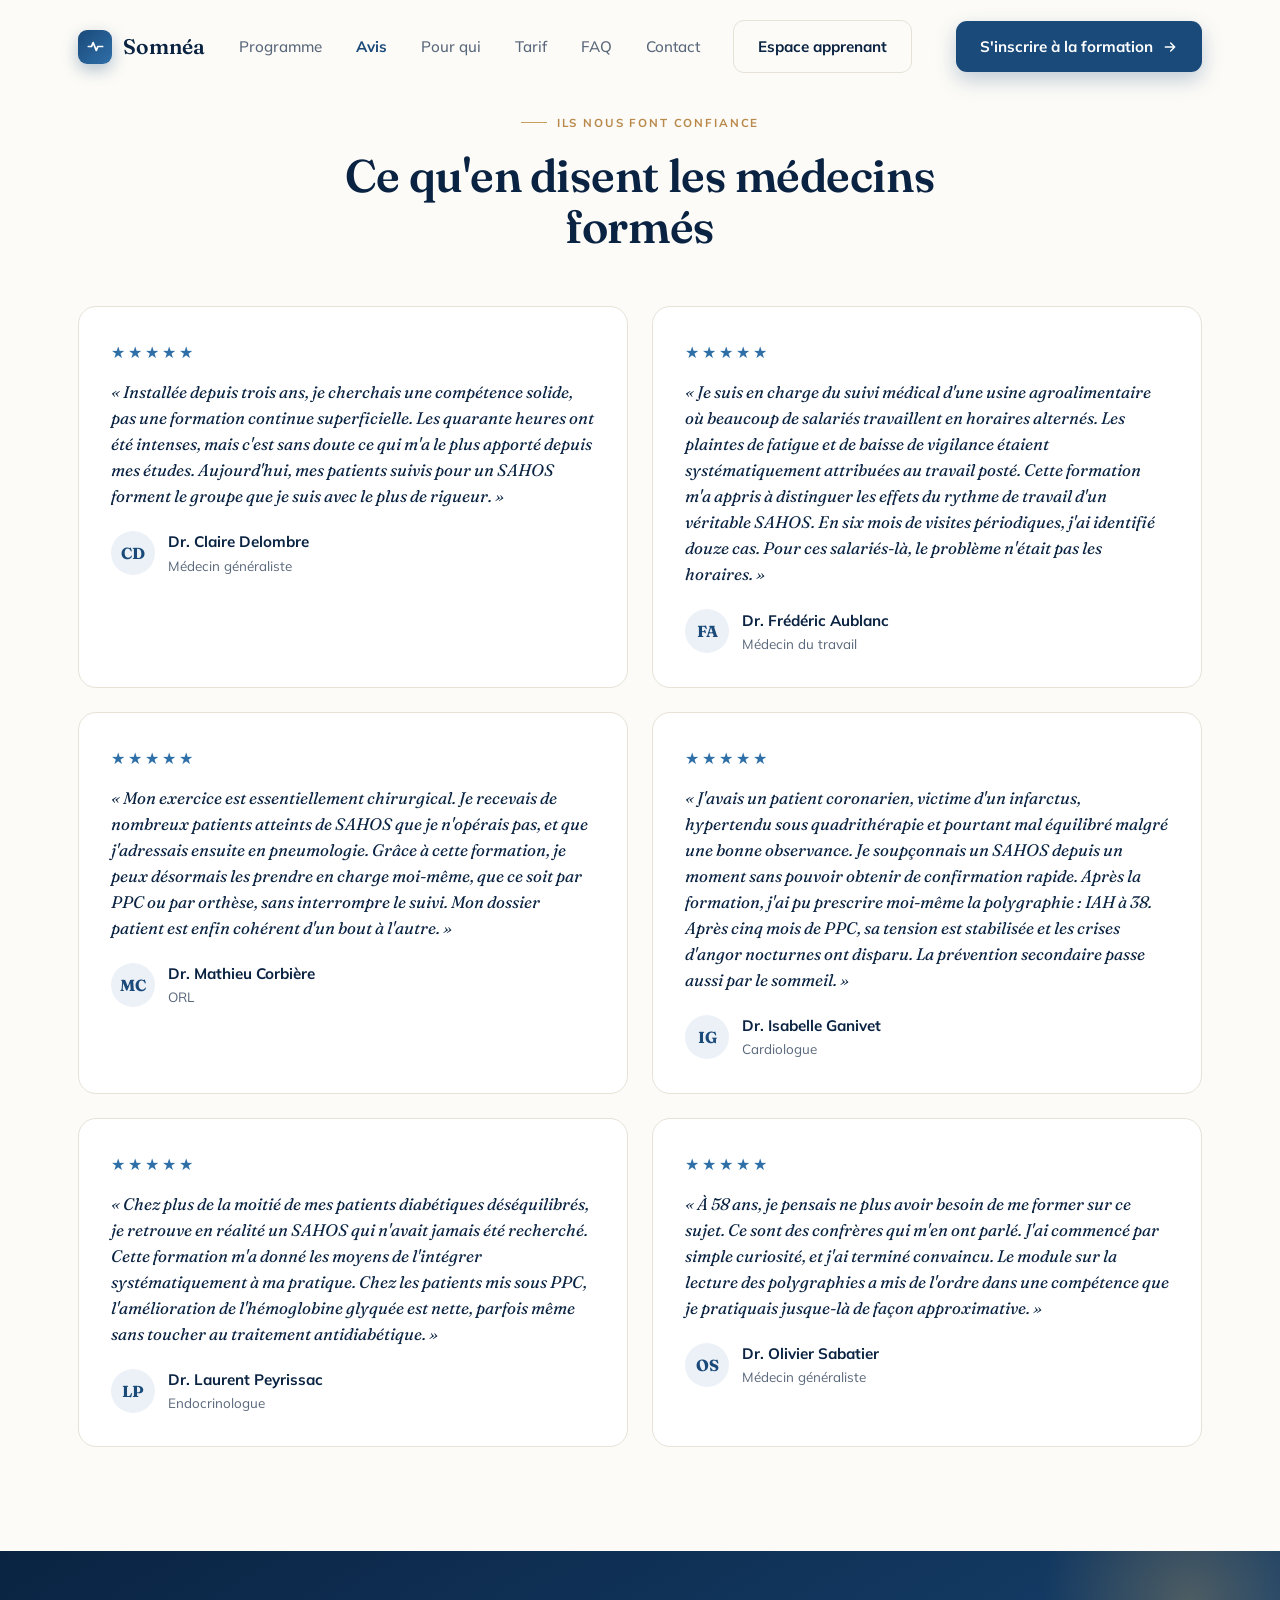
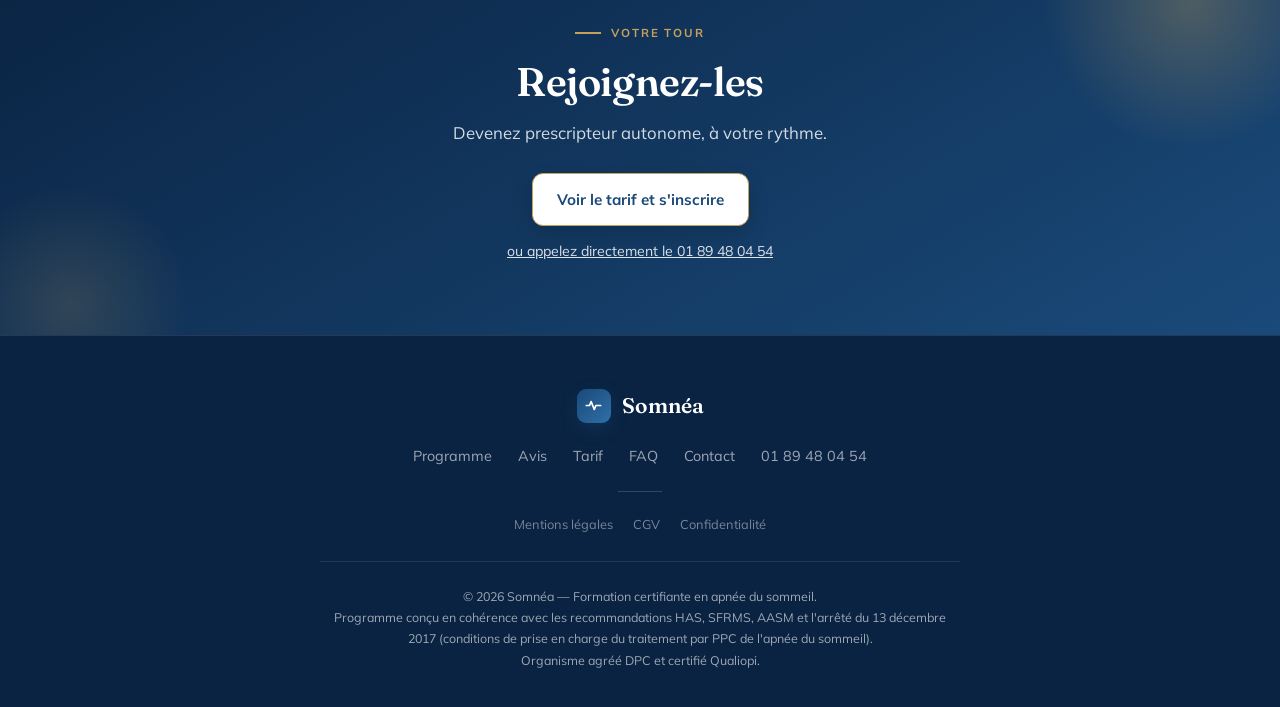
==== commit d9c024ca: "Remplace les grandes bannieres telephone par un lien discret en pied de page" ====
--- a/avis.html
+++ b/avis.html
@@ -95,6 +95,7 @@
         <a href="tarif.html">Tarif</a>
         <a href="faq.html">FAQ</a>
         <a href="contact.html">Contact</a>
+        <a href="tel:+33189480454">01 89 48 04 54</a>
       </div>
       <div class="foot-divider"></div>
       <div class="foot-legal-links">
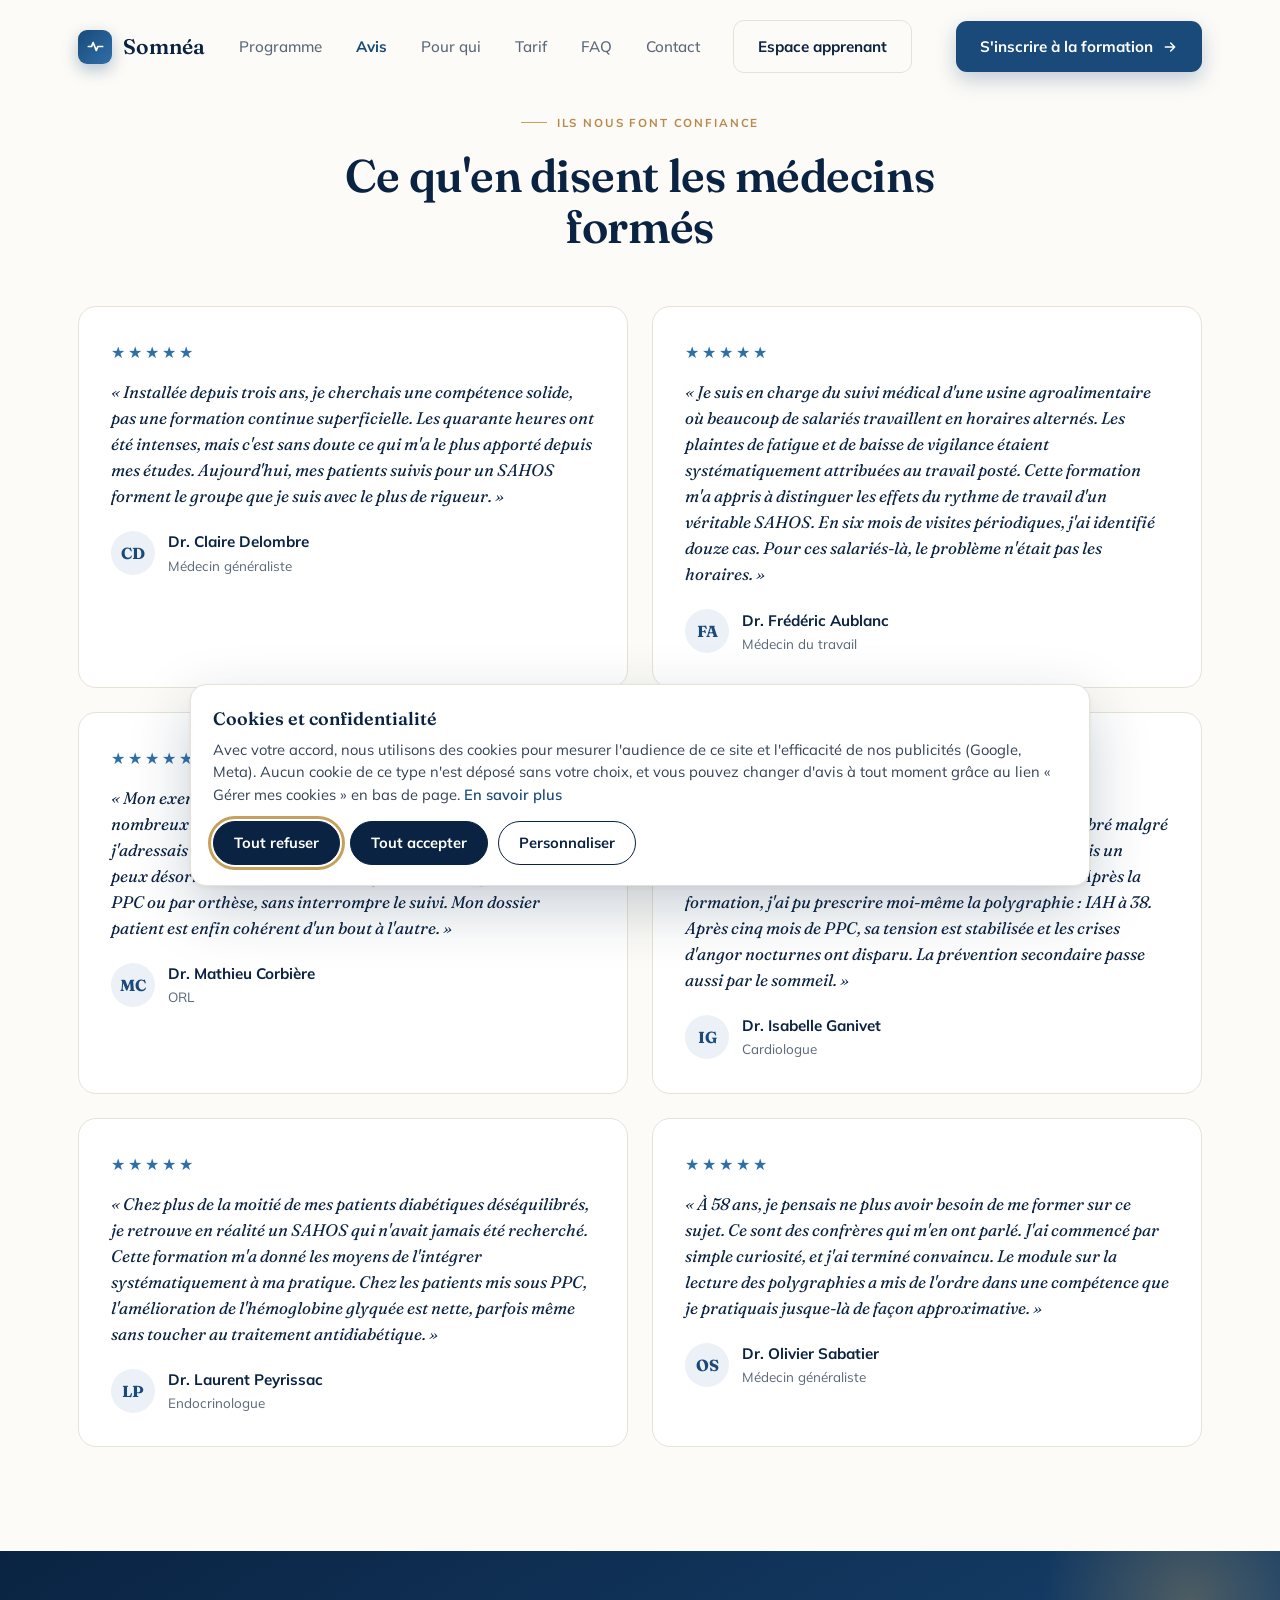
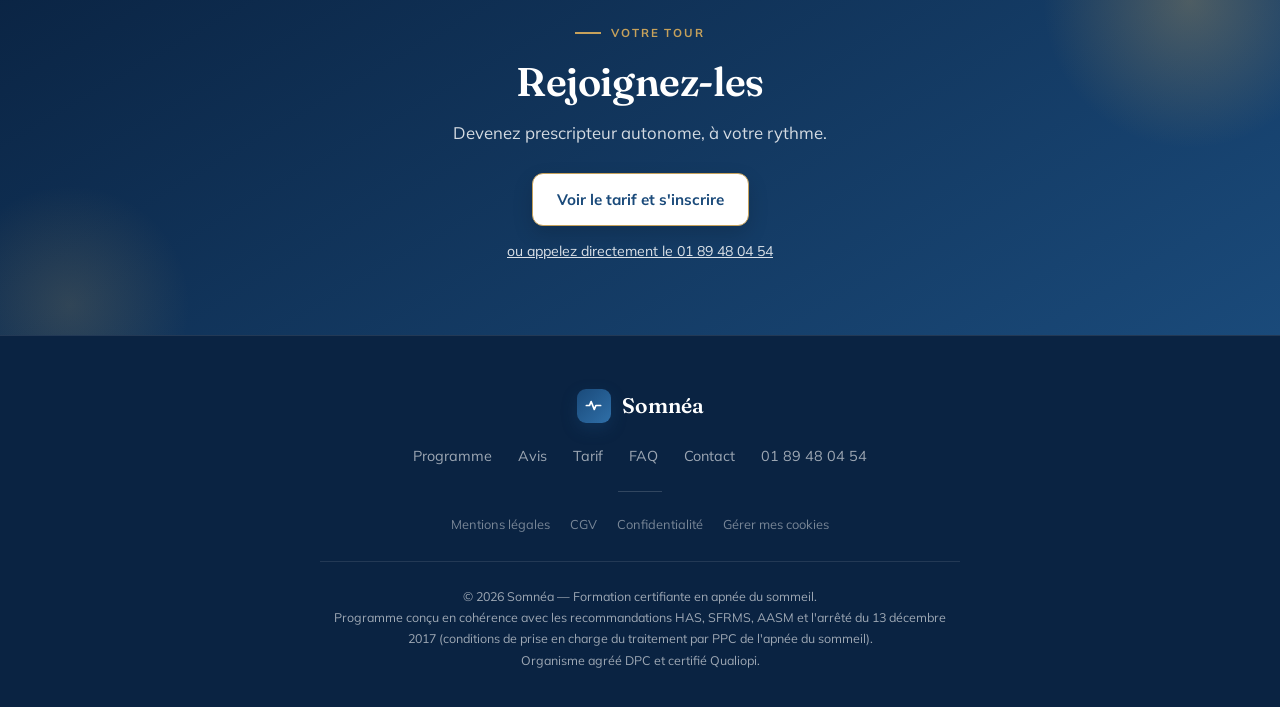
==== commit 63962d64: "Ajoute Google Tag Manager, un bandeau de consentement aux cookies et met a jour la politique de conf" ====
--- a/avis.html
+++ b/avis.html
@@ -2,6 +2,19 @@
 <html lang="fr">
 <head>
 <meta charset="UTF-8">
+<!-- Consentement (Google Consent Mode v2) : tout est refusé tant que le visiteur n'a pas choisi -->
+<script>
+window.dataLayer=window.dataLayer||[];function gtag(){dataLayer.push(arguments);}
+gtag('consent','default',{ad_storage:'denied',ad_user_data:'denied',ad_personalization:'denied',analytics_storage:'denied',wait_for_update:500});
+try{var c=JSON.parse(localStorage.getItem('somnea_consent_v1')||'null');if(c&&Date.now()-c.ts<15552000000){var a=c.ads?'granted':'denied';gtag('consent','update',{analytics_storage:c.analytics?'granted':'denied',ad_storage:a,ad_user_data:a,ad_personalization:a});}}catch(e){}
+</script>
+<!-- Google Tag Manager -->
+<script>(function(w,d,s,l,i){w[l]=w[l]||[];w[l].push({'gtm.start':
+new Date().getTime(),event:'gtm.js'});var f=d.getElementsByTagName(s)[0],
+j=d.createElement(s),dl=l!='dataLayer'?'&l='+l:'';j.async=true;j.src=
+'https://www.googletagmanager.com/gtm.js?id='+i+dl;f.parentNode.insertBefore(j,f);
+})(window,document,'script','dataLayer','GTM-WKT38CDW');</script>
+<!-- End Google Tag Manager -->
 <meta name="viewport" content="width=device-width, initial-scale=1.0">
 <title>Avis — Formation Apnée du Sommeil | Somnéa</title>
 <meta name="description" content="Les retours de médecins formés : généraliste, médecin du travail, ORL, cardiologue, endocrinologue.">
@@ -11,7 +24,7 @@
 <link rel="preconnect" href="https://fonts.googleapis.com">
 <link rel="preconnect" href="https://fonts.gstatic.com" crossorigin>
 <link href="https://fonts.googleapis.com/css2?family=Fraunces:opsz,wght@9..144,400;9..144,500;9..144,600;9..144,700&family=Mulish:wght@300;400;500;600;700&display=swap" rel="stylesheet">
-<link rel="stylesheet" href="site.css?v=4">
+<link rel="stylesheet" href="site.css?v=5">
 <style>
   .avis-grid{display:grid;grid-template-columns:repeat(2,1fr);gap:24px;margin-top:10px}
   .avis-card{background:var(--white);border:1px solid var(--line);border-radius:var(--r);padding:32px}
@@ -23,8 +36,13 @@
   .avis-card .who .r{font-size:.84rem;color:var(--soft)}
   @media(max-width:800px){.avis-grid{grid-template-columns:1fr}}
 </style>
+<link rel="stylesheet" href="consent.css">
 </head>
 <body>
+<!-- Google Tag Manager (noscript) -->
+<noscript><iframe src="https://www.googletagmanager.com/ns.html?id=GTM-WKT38CDW"
+height="0" width="0" style="display:none;visibility:hidden"></iframe></noscript>
+<!-- End Google Tag Manager (noscript) -->
 
 <header id="header">
   <div class="wrap nav">
@@ -59,7 +77,7 @@
   <div class="wrap">
     <div class="sec-head center reveal">
       <span class="eyebrow">Ils nous font confiance</span>
-      <h2>Ce qu'en disent les médecins formés</h2>
+      <h1>Ce qu'en disent les médecins formés</h1>
     </div>
     <div class="avis-grid">
       <div class="avis-card reveal"><div class="stars">★★★★★</div><p>« Installée depuis trois ans, je cherchais une compétence solide, pas une formation continue superficielle. Les quarante heures ont été intenses, mais c'est sans doute ce qui m'a le plus apporté depuis mes études. Aujourd'hui, mes patients suivis pour un SAHOS forment le groupe que je suis avec le plus de rigueur. »</p><div class="who"><span class="av">CD</span><div><div class="n">Dr. Claire Delombre</div><div class="r">Médecin généraliste</div></div></div></div>
@@ -102,6 +120,7 @@
         <a href="mentions-legales.html">Mentions légales</a>
         <a href="cgv.html">CGV</a>
         <a href="confidentialite.html">Confidentialité</a>
+        <a href="#" data-cookie-settings>Gérer mes cookies</a>
       </div>
     </div>
     <div class="foot-copy">© 2026 Somnéa — Formation certifiante en apnée du sommeil.<br>Programme conçu en cohérence avec les recommandations HAS, SFRMS, AASM et l'arrêté du 13 décembre 2017 (conditions de prise en charge du traitement par PPC de l'apnée du sommeil).<br>Organisme agréé DPC et certifié Qualiopi.</div>
@@ -127,5 +146,6 @@
     if(r.top<window.innerHeight) el.classList.add('in');
   }));
 </script>
+<script src="consent.js" defer></script>
 </body>
 </html>
--- a/site.css
+++ b/site.css
@@ -187,7 +187,7 @@
   /* deux sections .block qui se suivent ne cumulent pas leurs paddings (104+104=208px etait excessif) */
   section.block + section.block{padding-top:0}
   .sec-head{max-width:640px;margin-bottom:54px}
-  .sec-head h2{font-size:clamp(2rem,3.6vw,2.85rem);margin:18px 0 16px}
+  .sec-head h1,.sec-head h2{font-size:clamp(2rem,3.6vw,2.85rem);margin:18px 0 16px}
   .sec-head p{font-size:1.1rem;color:var(--soft)}
   .center{margin-left:auto;margin-right:auto;text-align:center}
 
--- a/consent.css
+++ b/consent.css
@@ -0,0 +1,31 @@
+/* Bandeau de consentement aux cookies — Somnéa */
+.sc{position:fixed;left:0;right:0;bottom:0;z-index:2147483000;padding:14px;display:flex;justify-content:center;pointer-events:none;font-family:'Mulish',system-ui,sans-serif}
+.sc[hidden]{display:none}
+.sc-card{pointer-events:auto;width:100%;max-width:900px;max-height:calc(100vh - 28px);overflow-y:auto;background:#fff;color:#0A2342;border:1px solid #E6E2D6;border-radius:16px;box-shadow:0 2px 4px rgba(10,35,66,.06),0 22px 60px rgba(10,35,66,.22);padding:20px 22px;line-height:1.55}
+.sc-title{font-family:'Fraunces',Georgia,serif;font-weight:600;font-size:1.12rem;margin:0 0 6px;color:#0A2342}
+.sc-text{font-size:.92rem;margin:0 0 14px;color:#334155}
+.sc-text a{color:#1A4A7A;font-weight:600}
+.sc-actions{display:flex;flex-wrap:wrap;gap:10px}
+.sc-btn{font:inherit;font-weight:700;font-size:.92rem;border-radius:999px;padding:10px 20px;cursor:pointer;border:1.5px solid #0A2342;line-height:1.2;min-height:44px}
+.sc-btn-main{background:#0A2342;color:#fff}
+.sc-btn-main:hover{background:#163459}
+.sc-btn-ghost{background:#fff;color:#0A2342}
+.sc-btn-ghost:hover{background:#ECF1F7}
+.sc-btn:focus-visible,.sc-switch input:focus-visible+span{outline:3px solid #C6A15B;outline-offset:2px}
+.sc-cat{border-top:1px solid #E6E2D6;padding:12px 0;display:flex;gap:14px;align-items:flex-start;justify-content:space-between}
+.sc-cat h3{font-family:'Mulish',system-ui,sans-serif;font-weight:700;font-size:.95rem;margin:0 0 2px;color:#0A2342}
+.sc-cat p{font-size:.86rem;margin:0;color:#59677A}
+.sc-switch{position:relative;flex:none;width:52px;height:30px;display:block;margin-top:2px}
+.sc-switch input{position:absolute;inset:0;width:100%;height:100%;opacity:0;margin:0;cursor:pointer}
+.sc-switch span{position:absolute;inset:0;border-radius:999px;background:#C5CCD6;transition:background .15s}
+.sc-switch span::after{content:"";position:absolute;top:3px;left:3px;width:24px;height:24px;border-radius:50%;background:#fff;transition:transform .15s;box-shadow:0 1px 3px rgba(0,0,0,.25)}
+.sc-switch input:checked+span{background:#1A4A7A}
+.sc-switch input:checked+span::after{transform:translateX(22px)}
+.sc-note{font-size:.82rem;color:#59677A;margin:6px 0 14px}
+.sc-detail .sc-actions{margin-top:6px}
+@media (max-width:560px){
+  .sc{padding:8px}
+  .sc-card{padding:16px 16px 14px;border-radius:14px}
+  .sc-actions{flex-direction:column}
+  .sc-btn{width:100%}
+}
